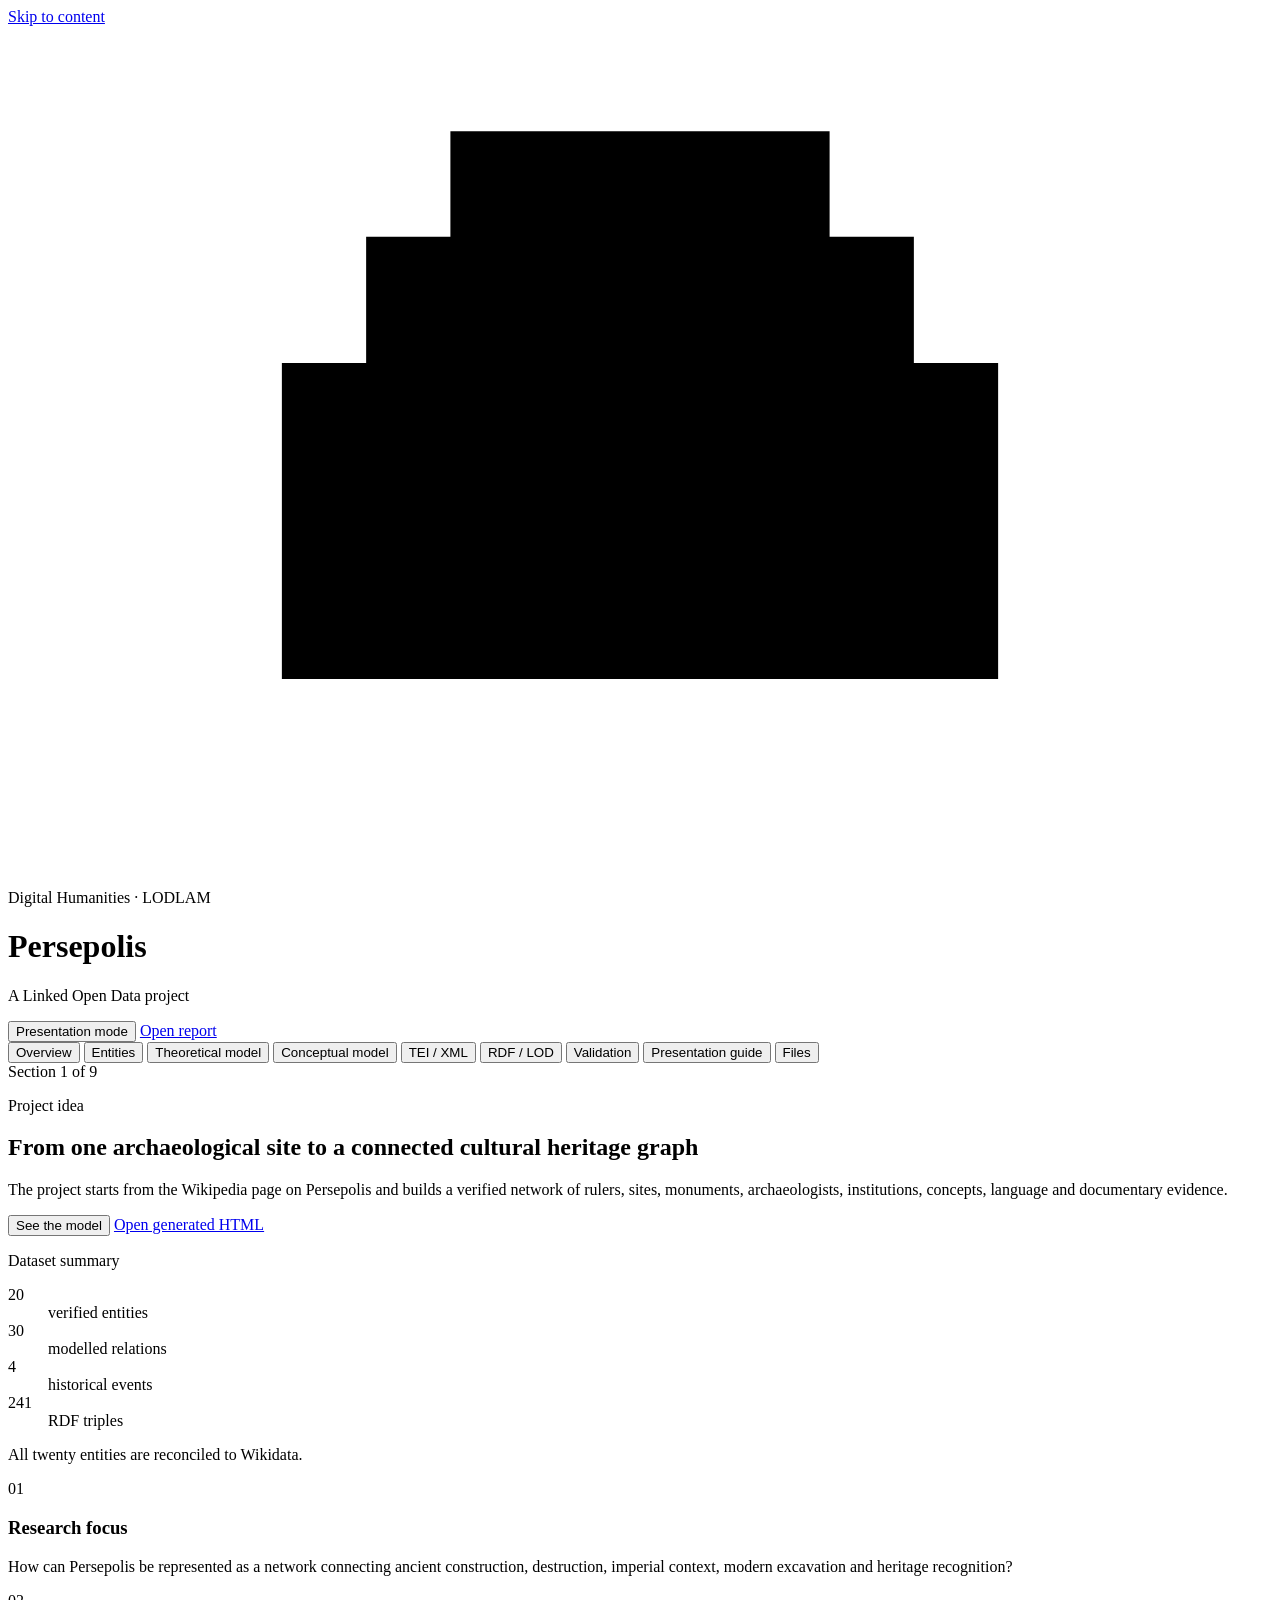
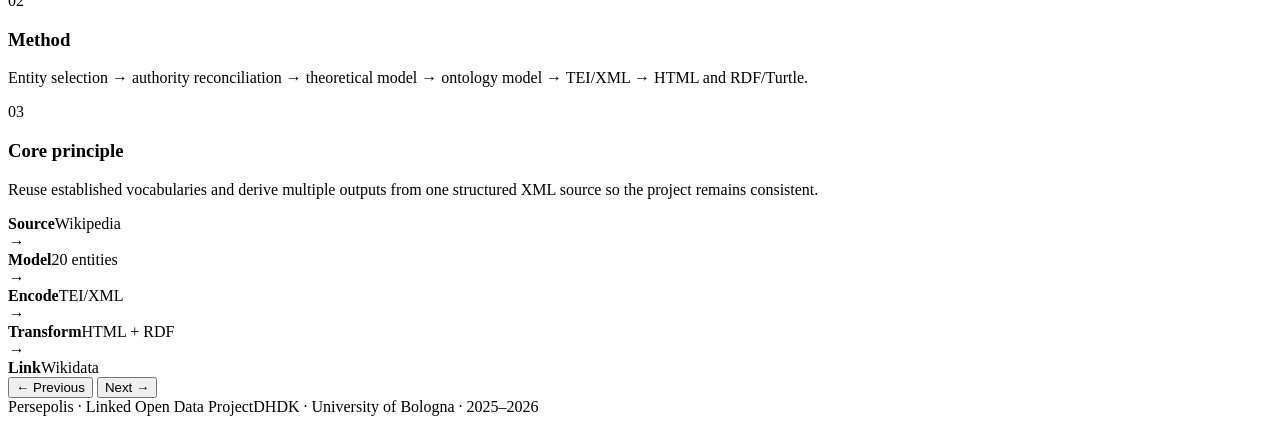
==== index.html @ 530baf8e "Add files via upload Add website files" ====
<!doctype html>
<html lang="en">
<head>
  <meta charset="utf-8">
  <meta name="viewport" content="width=device-width, initial-scale=1">
  <meta name="description" content="Presentation website for Persepolis: a Linked Open Data project.">
  <title>Persepolis · Linked Open Data Project</title>
  <link rel="stylesheet" href="assets/styles.css">
  <script defer src="assets/app.js"></script>
</head>
<body>
  <a class="skip-link" href="#main">Skip to content</a>

  <header class="site-header">
    <div class="masthead wrap">
      <div class="brand-mark" aria-hidden="true">
        <svg viewBox="0 0 120 80" role="img">
          <path d="M18 62h84M26 62V32h68v30M34 32V20h52v12M42 20V10h36v10"/>
          <path d="M30 44h60M39 44v18M50 44v18M61 44v18M72 44v18M83 44v18"/>
        </svg>
      </div>
      <div class="brand-copy">
        <p class="eyebrow">Digital Humanities · LODLAM</p>
        <h1>Persepolis</h1>
        <p>A Linked Open Data project</p>
      </div>
      <div class="header-actions">
        <button class="quiet-button" id="fullscreenButton" type="button">Presentation mode</button>
        <a class="primary-button" href="report.html" target="_blank" rel="noopener">Open report</a>
      </div>
    </div>

    <nav class="tab-shell" aria-label="Project sections">
      <div class="tab-list wrap" role="tablist">
        <button role="tab" data-tab="overview" aria-selected="true">Overview</button>
        <button role="tab" data-tab="entities" aria-selected="false">Entities</button>
        <button role="tab" data-tab="theoretical" aria-selected="false">Theoretical model</button>
        <button role="tab" data-tab="conceptual" aria-selected="false">Conceptual model</button>
        <button role="tab" data-tab="encoding" aria-selected="false">TEI / XML</button>
        <button role="tab" data-tab="rdf" aria-selected="false">RDF / LOD</button>
        <button role="tab" data-tab="validation" aria-selected="false">Validation</button>
        <button role="tab" data-tab="presentation" aria-selected="false">Presentation guide</button>
        <button role="tab" data-tab="files" aria-selected="false">Files</button>
      </div>
    </nav>
  </header>

  <main id="main" class="wrap main-shell">
    <div class="section-progress" aria-live="polite">
      <span id="progressLabel">Section 1 of 9</span>
      <span class="progress-line"><span id="progressFill"></span></span>
    </div>

    <section class="tab-panel is-active" id="overview" role="tabpanel">
      <div class="hero-grid">
        <div class="hero-copy">
          <p class="section-kicker">Project idea</p>
          <h2>From one archaeological site to a connected cultural heritage graph</h2>
          <p class="lead">The project starts from the Wikipedia page on Persepolis and builds a verified network of rulers, sites, monuments, archaeologists, institutions, concepts, language and documentary evidence.</p>
          <div class="hero-actions">
            <button class="primary-button" type="button" data-go="theoretical">See the model</button>
            <a class="quiet-button" href="output.html" target="_blank" rel="noopener">Open generated HTML</a>
          </div>
        </div>
        <aside class="project-plaque" aria-label="Project statistics">
          <p class="plaque-label">Dataset summary</p>
          <dl>
            <div><dt>20</dt><dd>verified entities</dd></div>
            <div><dt>30</dt><dd>modelled relations</dd></div>
            <div><dt>4</dt><dd>historical events</dd></div>
            <div><dt>241</dt><dd>RDF triples</dd></div>
          </dl>
          <p class="plaque-note">All twenty entities are reconciled to Wikidata.</p>
        </aside>
      </div>

      <div class="overview-grid">
        <article class="info-card">
          <span class="card-number">01</span>
          <h3>Research focus</h3>
          <p>How can Persepolis be represented as a network connecting ancient construction, destruction, imperial context, modern excavation and heritage recognition?</p>
        </article>
        <article class="info-card">
          <span class="card-number">02</span>
          <h3>Method</h3>
          <p>Entity selection → authority reconciliation → theoretical model → ontology model → TEI/XML → HTML and RDF/Turtle.</p>
        </article>
        <article class="info-card">
          <span class="card-number">03</span>
          <h3>Core principle</h3>
          <p>Reuse established vocabularies and derive multiple outputs from one structured XML source so the project remains consistent.</p>
        </article>
      </div>

      <div class="workflow-card" aria-label="Project workflow">
        <div><b>Source</b><span>Wikipedia</span></div>
        <i aria-hidden="true">→</i>
        <div><b>Model</b><span>20 entities</span></div>
        <i aria-hidden="true">→</i>
        <div><b>Encode</b><span>TEI/XML</span></div>
        <i aria-hidden="true">→</i>
        <div><b>Transform</b><span>HTML + RDF</span></div>
        <i aria-hidden="true">→</i>
        <div><b>Link</b><span>Wikidata</span></div>
      </div>
    </section>

    <section class="tab-panel" id="entities" role="tabpanel" hidden>
      <header class="section-heading">
        <div><p class="section-kicker">Entity selection</p><h2>Twenty reconciled entities</h2></div>
        <p>The selection deliberately goes beyond “site + rulers” to include excavation history, nearby sites, monuments, religion, language and an administrative archive.</p>
      </header>
      <div class="entity-controls">
        <label class="search-box">Search entities<input id="entitySearch" type="search" placeholder="Name or description"></label>
        <div class="filter-row" id="entityFilters" aria-label="Filter entity types"></div>
      </div>
      <div class="entity-grid" id="entityGrid"></div>
    </section>

    <section class="tab-panel" id="theoretical" role="tabpanel" hidden>
      <header class="section-heading">
        <div><p class="section-kicker">Human-language stage</p><h2>Theoretical model</h2></div>
        <p>The theoretical model expresses the domain before ontology formalization. It makes the historical meaning of each relation explicit.</p>
      </header>
      <div class="diagram-card">
        <div class="diagram-toolbar">
          <div><b>Natural-language relationship map</b><span>20 entities · 30 relations · 4 events</span></div>
          <button class="quiet-button" type="button" data-zoom="theoretical_model.svg" data-title="Theoretical model">View full screen</button>
        </div>
        <img src="theoretical_model.svg" alt="Theoretical model diagram for the Persepolis project" loading="lazy">
      </div>
      <div class="decision-grid">
        <article><b>Historical precision</b><p>Alexander <em>destroyed</em> Persepolis; Xerxes <em>expanded</em> it; the site was <em>capital of</em> the Achaemenid Empire.</p></article>
        <article><b>Direct relations</b><p>18 solid connections directly involve Persepolis, including builders, location, monuments and excavators.</p></article>
        <article><b>Secondary relations</b><p>12 dashed connections create a richer network between other entities rather than a simple star graph.</p></article>
        <article><b>Events</b><p>Foundation, destruction, excavation and UNESCO inscription are modelled as separate dated events.</p></article>
      </div>
      <div class="relation-table-wrap">
        <div class="subheading-row"><h3>Key relationships</h3><button class="text-button" id="toggleRelations" type="button">Show all 30</button></div>
        <table class="relation-table"><thead><tr><th>Subject</th><th>Property</th><th>Object</th><th>Scope</th></tr></thead><tbody id="relationRows"></tbody></table>
      </div>
    </section>

    <section class="tab-panel" id="conceptual" role="tabpanel" hidden>
      <header class="section-heading">
        <div><p class="section-kicker">Formal semantic stage</p><h2>Conceptual model and ontology reuse</h2></div>
        <p>The informal relations are translated into classes, individuals and properties using established Semantic Web vocabularies.</p>
      </header>
      <div class="diagram-card">
        <div class="diagram-toolbar">
          <div><b>CIDOC-CRM / FOAF instance graph</b><span>Class boxes, individual nodes and typed properties</span></div>
          <button class="quiet-button" type="button" data-zoom="conceptual_model.svg" data-title="Conceptual model">View full screen</button>
        </div>
        <img src="conceptual_model.svg" alt="Conceptual model diagram for the Persepolis project" loading="lazy">
      </div>
      <div class="ontology-grid">
        <article><span>CRM</span><h3>CIDOC-CRM</h3><p>Sites, monuments, places, periods, documents, language and historical events.</p></article>
        <article><span>FOAF</span><h3>FOAF</h3><p>People and organizations, including rulers, archaeologists, UNESCO and the research institute.</p></article>
        <article><span>DC</span><h3>Dublin Core Terms</h3><p>Descriptions and general relations such as spatial, hasPart, date, language and creator.</p></article>
        <article><span>SKOS</span><h3>SKOS</h3><p>Zoroastrianism is represented as a controlled concept.</p></article>
        <article><span>OWL</span><h3>OWL / RDFS</h3><p>Identity links, labels and nineteen narrow project properties defined as subproperties of existing terms.</p></article>
      </div>
      <aside class="callout"><b>Why reuse?</b><p>Reusing established ontologies improves interoperability and keeps the project-specific vocabulary small, explicit and easier to justify.</p></aside>
    </section>

    <section class="tab-panel" id="encoding" role="tabpanel" hidden>
      <header class="section-heading">
        <div><p class="section-kicker">Structured source</p><h2>TEI/XML encoding and HTML transformation</h2></div>
        <p>One TEI/XML file stores the narrative, entity catalogue, events, authority identifiers and all thirty relations.</p>
      </header>
      <div class="split-grid">
        <article class="process-card">
          <span class="process-tag">Source</span>
          <h3><code>data.xml</code></h3>
          <p>Entities are described once in the <code>&lt;standOff&gt;</code> section and referenced from the running text through <code>@ref</code>.</p>
          <pre><code>&lt;place xml:id="persepolis"&gt;
  &lt;placeName&gt;Persepolis&lt;/placeName&gt;
  &lt;idno type="wikidata"&gt;...Q129072&lt;/idno&gt;
&lt;/place&gt;</code></pre>
          <a class="text-link" href="data.xml" target="_blank">Open TEI/XML</a>
        </article>
        <article class="process-card">
          <span class="process-tag">Transformation</span>
          <h3><code>style.xsl</code> + <code>transform.py</code></h3>
          <p>XSLT rules transform machine-friendly XML into a readable webpage with highlighted entities, entity tables and the full relationship table.</p>
          <pre><code>data.xml
   ↓ XSLT with lxml
output.html</code></pre>
          <a class="text-link" href="output.html" target="_blank">Open generated HTML</a>
        </article>
      </div>
      <div class="single-source-note"><b>Consistency advantage</b><span>The diagrams, RDF and HTML all reflect the same relations encoded in the TEI source.</span></div>
    </section>

    <section class="tab-panel" id="rdf" role="tabpanel" hidden>
      <header class="section-heading">
        <div><p class="section-kicker">Machine-readable output</p><h2>RDF, Turtle and Linked Open Data</h2></div>
        <p>The Python generator reads the TEI source and creates a Turtle knowledge graph with ontology declarations, entity resources, events and relations.</p>
      </header>
      <div class="rdf-layout">
        <article class="triple-card">
          <p class="triple-label">Example RDF statement</p>
          <div class="triple-line"><span>Persepolis</span><strong>builtBy</strong><span>Darius the Great</span></div>
          <div class="triple-roles"><span>Subject</span><span>Predicate</span><span>Object</span></div>
          <pre><code>res:persepolis ex:builtBy res:darius .
res:persepolis ex:destroyedBy res:alexander .
res:unesco ex:recognizes res:persepolis .</code></pre>
        </article>
        <aside class="rdf-facts">
          <div><b>RDF</b><span>The graph data model</span></div>
          <div><b>Turtle</b><span>A compact RDF serialization</span></div>
          <div><b>URI</b><span>A unique identifier for a resource</span></div>
          <div><b><code>owl:sameAs</code></b><span>Connects each local entity to Wikidata</span></div>
        </aside>
      </div>
      <div class="stat-strip">
        <div><b>241</b><span>total triples</span></div>
        <div><b>24</b><span>entity + event resources</span></div>
        <div><b>30</b><span>relation triples</span></div>
        <div><b>20</b><span>Wikidata alignments</span></div>
      </div>
      <div class="action-row">
        <a class="primary-button" href="knowledge_graph.ttl" target="_blank">Open Turtle dataset</a>
        <a class="quiet-button" href="generate_rdf.py" target="_blank">Open generator script</a>
      </div>
    </section>

    <section class="tab-panel" id="validation" role="tabpanel" hidden>
      <header class="section-heading">
        <div><p class="section-kicker">Quality control</p><h2>Validation and consistency</h2></div>
        <p>The project checks not only syntax, but also historical accuracy and agreement between its different outputs.</p>
      </header>
      <div class="checklist">
        <article><span>✓</span><div><b>20 entities in every layer</b><p>Entity catalogue, TEI standOff and RDF dataset agree.</p></div></article>
        <article><span>✓</span><div><b>Authority reconciliation</b><p>Each entity has a verified Wikidata QID; Wikipedia links are included where available.</p></div></article>
        <article><span>✓</span><div><b>30 relations stay synchronized</b><p>Theoretical model, conceptual model, XML listRelation and RDF predicates match.</p></div></article>
        <article><span>✓</span><div><b>Historically sensitive predicates</b><p><code>destroyedBy</code>, <code>expandedBy</code> and <code>capitalOf</code> prevent misleading claims.</p></div></article>
        <article><span>✓</span><div><b>XML and HTML validation</b><p>The files were parsed successfully with lxml.</p></div></article>
        <article><span>✓</span><div><b>Turtle structure checked</b><p>Prefixes resolve and every statement is correctly terminated.</p></div></article>
      </div>
    </section>

    <section class="tab-panel" id="presentation" role="tabpanel" hidden>
      <header class="section-heading">
        <div><p class="section-kicker">Speaking order</p><h2>A simple presentation route</h2></div>
        <p>Use the website as a visual guide; explain the modelling choices rather than reading the page.</p>
      </header>
      <ol class="presentation-steps">
        <li><span>1</span><div><b>Idea</b><p>Why Persepolis is a strong central node for a cultural heritage graph.</p></div></li>
        <li><span>2</span><div><b>Entity selection</b><p>Twenty entities, expanded beyond rulers to include excavation and documentary context.</p></div></li>
        <li><span>3</span><div><b>Theoretical model</b><p>Explain two or three historically important arrows.</p></div></li>
        <li><span>4</span><div><b>Conceptual model</b><p>Show how the domain becomes classes, instances and typed properties.</p></div></li>
        <li><span>5</span><div><b>Ontology choices</b><p>State exactly what CIDOC-CRM, FOAF, DCTERMS, SKOS and OWL contribute.</p></div></li>
        <li><span>6</span><div><b>TEI workflow</b><p>One structured source generates the human and machine-readable outputs.</p></div></li>
        <li><span>7</span><div><b>RDF example</b><p>Read one subject–predicate–object statement and explain the URIs.</p></div></li>
        <li><span>8</span><div><b>Conclusion</b><p>Emphasize interoperability, authority links and consistency.</p></div></li>
      </ol>
      <div class="qa-grid">
        <article><h3>Why CIDOC-CRM?</h3><p>It is designed for cultural heritage and can represent sites, objects, places, events and periods.</p></article>
        <article><h3>Why custom properties?</h3><p>Only narrow relations were added, and each is anchored as a subproperty of an existing DCTERMS property.</p></article>
        <article><h3>RDF vs Turtle?</h3><p>RDF is the graph model; Turtle is one syntax used to write it.</p></article>
        <article><h3>Theoretical vs conceptual?</h3><p>The theoretical model expresses domain meaning; the conceptual model formalizes it with ontologies.</p></article>
      </div>
    </section>

    <section class="tab-panel" id="files" role="tabpanel" hidden>
      <header class="section-heading">
        <div><p class="section-kicker">Project package</p><h2>Files used in the workflow</h2></div>
        <p>Every file remains available from the offline presentation website.</p>
      </header>
      <div class="file-grid">
        <a href="report.html" target="_blank"><b>report.html</b><span>Full project write-up</span></a>
        <a href="data.xml" target="_blank"><b>data.xml</b><span>TEI/XML source</span></a>
        <a href="style.xsl" target="_blank"><b>style.xsl</b><span>XML → HTML rules</span></a>
        <a href="output.html" target="_blank"><b>output.html</b><span>Generated human-readable page</span></a>
        <a href="transform.py" target="_blank"><b>transform.py</b><span>Runs the XSLT transformation</span></a>
        <a href="generate_rdf.py" target="_blank"><b>generate_rdf.py</b><span>Generates Turtle from TEI</span></a>
        <a href="knowledge_graph.ttl" target="_blank"><b>knowledge_graph.ttl</b><span>RDF/Turtle dataset</span></a>
        <a href="theoretical_model.svg" target="_blank"><b>theoretical_model.svg</b><span>Informal model diagram</span></a>
        <a href="conceptual_model.svg" target="_blank"><b>conceptual_model.svg</b><span>Formal ontology diagram</span></a>
        <a href="README.md" target="_blank"><b>README.md</b><span>Project instructions</span></a>
      </div>
    </section>

    <div class="panel-navigation">
      <button class="quiet-button" id="previousButton" type="button">← Previous</button>
      <button class="primary-button" id="nextButton" type="button">Next →</button>
    </div>
  </main>

  <footer class="site-footer">
    <div class="wrap"><span>Persepolis · Linked Open Data Project</span><span>DHDK · University of Bologna · 2025–2026</span></div>
  </footer>

  <dialog id="diagramDialog" class="diagram-dialog">
    <div class="dialog-bar"><b id="dialogTitle">Diagram</b><button type="button" id="closeDialog" aria-label="Close">×</button></div>
    <div class="dialog-canvas"><img id="dialogImage" alt=""></div>
  </dialog>
</body>
</html>
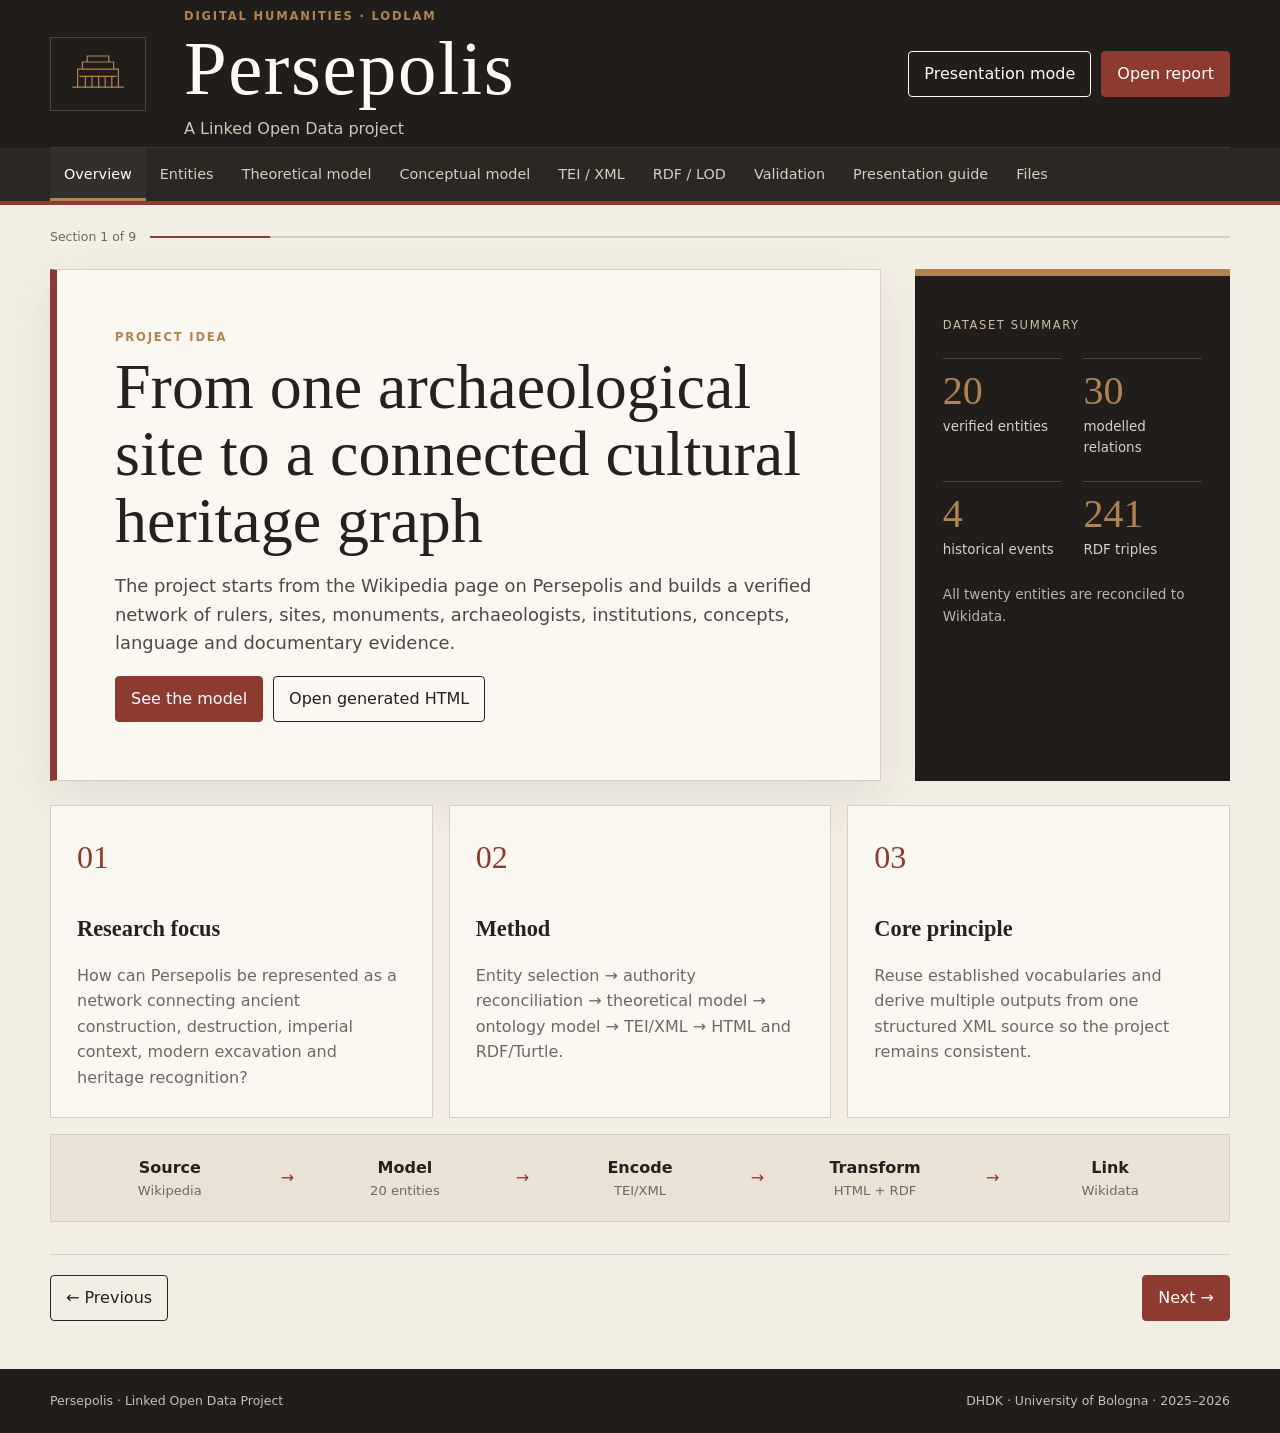
==== commit 37589da0: "Update index.html" ====
--- a/index.html
+++ b/index.html
@@ -5,8 +5,8 @@
   <meta name="viewport" content="width=device-width, initial-scale=1">
   <meta name="description" content="Presentation website for Persepolis: a Linked Open Data project.">
   <title>Persepolis · Linked Open Data Project</title>
-  <link rel="stylesheet" href="assets/styles.css">
-  <script defer src="assets/app.js"></script>
+  <link rel="stylesheet" href="styles.css">
+  <script defer src="app.js"></script>
 </head>
 <body>
   <a class="skip-link" href="#main">Skip to content</a>
--- a/styles.css
+++ b/styles.css
@@ -0,0 +1,188 @@
+:root {
+  --paper: #f2eee4;
+  --surface: #fbf8f1;
+  --ink: #25211d;
+  --muted: #6f685f;
+  --line: #d7cdbd;
+  --oxide: #8d3b30;
+  --oxide-dark: #65281f;
+  --bronze: #b08452;
+  --sage: #687064;
+  --charcoal: #201d1a;
+  --white: #fffdfa;
+  --radius: 14px;
+  --shadow: 0 18px 50px rgba(37, 33, 29, .08);
+}
+* { box-sizing: border-box; }
+html { scroll-behavior: smooth; }
+body { margin: 0; color: var(--ink); background: var(--paper); font-family: Inter, ui-sans-serif, system-ui, -apple-system, BlinkMacSystemFont, "Segoe UI", sans-serif; line-height: 1.6; }
+button, input { font: inherit; }
+a { color: inherit; }
+img { max-width: 100%; display: block; }
+code { font-family: "SFMono-Regular", Consolas, monospace; }
+.wrap { width: min(1180px, calc(100% - 36px)); margin-inline: auto; }
+.skip-link { position: fixed; top: 8px; left: 8px; padding: 8px 12px; background: white; z-index: 100; transform: translateY(-150%); }
+.skip-link:focus { transform: translateY(0); }
+.site-header { background: var(--charcoal); color: var(--white); border-bottom: 4px solid var(--oxide); }
+.masthead { min-height: 148px; display: grid; grid-template-columns: 110px 1fr auto; align-items: center; gap: 24px; position: relative; }
+.masthead::after { content: ""; position: absolute; inset: auto 0 0; height: 1px; background: rgba(255,255,255,.12); }
+.brand-mark { width: 96px; height: 74px; display: grid; place-items: center; border: 1px solid rgba(255,255,255,.18); }
+.brand-mark svg { width: 72px; fill: none; stroke: var(--bronze); stroke-width: 2; stroke-linecap: square; }
+.eyebrow, .section-kicker { margin: 0 0 8px; text-transform: uppercase; letter-spacing: .16em; font-size: .72rem; font-weight: 800; color: var(--bronze); }
+.brand-copy h1 { margin: 0; font-family: Georgia, "Times New Roman", serif; font-weight: 500; letter-spacing: .02em; font-size: clamp(2.5rem, 6vw, 4.8rem); line-height: .95; }
+.brand-copy > p:last-child { margin: 10px 0 0; color: #cfc7ba; }
+.header-actions, .hero-actions, .action-row { display: flex; flex-wrap: wrap; gap: 10px; align-items: center; }
+.primary-button, .quiet-button { display: inline-flex; justify-content: center; align-items: center; gap: 8px; min-height: 42px; border-radius: 4px; padding: 9px 15px; text-decoration: none; cursor: pointer; transition: .18s ease; }
+.primary-button { border: 1px solid var(--oxide); background: var(--oxide); color: white; }
+.primary-button:hover { background: var(--oxide-dark); border-color: var(--oxide-dark); }
+.quiet-button { border: 1px solid currentColor; color: inherit; background: transparent; }
+.quiet-button:hover { background: rgba(255,255,255,.08); }
+.tab-shell { background: #2b2723; }
+.tab-list { display: flex; overflow-x: auto; scrollbar-width: thin; }
+.tab-list button { flex: 0 0 auto; color: #d6cec1; background: transparent; border: 0; border-bottom: 3px solid transparent; padding: 15px 14px 12px; cursor: pointer; font-size: .9rem; }
+.tab-list button:hover { color: white; }
+.tab-list button[aria-selected="true"] { color: white; border-bottom-color: var(--bronze); background: rgba(255,255,255,.04); }
+.main-shell { padding-top: 22px; padding-bottom: 48px; min-height: 70vh; }
+.section-progress { display: flex; align-items: center; gap: 14px; color: var(--muted); font-size: .78rem; margin-bottom: 22px; }
+.progress-line { height: 2px; background: var(--line); flex: 1; overflow: hidden; }
+.progress-line span { display: block; height: 100%; width: 11.1%; background: var(--oxide); transition: width .25s ease; }
+.tab-panel { animation: reveal .22s ease both; }
+@keyframes reveal { from { opacity: 0; transform: translateY(5px); } to { opacity: 1; transform: none; } }
+.hero-grid { display: grid; grid-template-columns: minmax(0, 1.45fr) minmax(280px, .55fr); gap: 34px; align-items: stretch; }
+.hero-copy { background: var(--surface); border: 1px solid var(--line); border-left: 7px solid var(--oxide); padding: clamp(28px, 5vw, 58px); box-shadow: var(--shadow); }
+.hero-copy h2 { margin: 0 0 18px; font-family: Georgia, "Times New Roman", serif; font-weight: 500; font-size: clamp(2.1rem, 5vw, 4.2rem); line-height: 1.04; }
+.lead { font-size: 1.12rem; color: #4e4943; max-width: 780px; }
+.hero-copy .quiet-button { color: var(--ink); }
+.project-plaque { background: var(--charcoal); color: white; padding: 28px; border-top: 7px solid var(--bronze); }
+.plaque-label { text-transform: uppercase; letter-spacing: .14em; color: #cbbda8; font-size: .72rem; }
+.project-plaque dl { margin: 24px 0; display: grid; grid-template-columns: 1fr 1fr; gap: 22px; }
+.project-plaque dl div { border-top: 1px solid rgba(255,255,255,.18); padding-top: 12px; }
+.project-plaque dt { font-family: Georgia, serif; font-size: 2.5rem; color: var(--bronze); line-height: 1; }
+.project-plaque dd { margin: 5px 0 0; font-size: .84rem; color: #d7d0c6; }
+.plaque-note { font-size: .85rem; color: #bcb4a8; }
+.overview-grid { margin-top: 24px; display: grid; grid-template-columns: repeat(3, 1fr); gap: 16px; }
+.info-card { position: relative; background: var(--surface); border: 1px solid var(--line); padding: 26px; min-height: 210px; }
+.card-number { color: var(--oxide); font-family: Georgia, serif; font-size: 2rem; }
+.info-card h3 { margin: 28px 0 6px; font-family: Georgia, serif; font-size: 1.4rem; }
+.info-card p { color: var(--muted); margin-bottom: 0; }
+.workflow-card { display: grid; grid-template-columns: 1fr auto 1fr auto 1fr auto 1fr auto 1fr; align-items: center; gap: 12px; margin-top: 16px; background: #e9e2d5; border: 1px solid var(--line); padding: 20px; }
+.workflow-card div { text-align: center; }
+.workflow-card b, .workflow-card span { display: block; }
+.workflow-card span { color: var(--muted); font-size: .82rem; }
+.workflow-card i { color: var(--oxide); font-style: normal; }
+.section-heading { display: grid; grid-template-columns: minmax(0, .8fr) minmax(300px, 1.2fr); gap: 32px; align-items: end; padding: 18px 0 24px; border-bottom: 1px solid var(--line); margin-bottom: 24px; }
+.section-heading h2 { margin: 0; font-family: Georgia, serif; font-weight: 500; font-size: clamp(2rem, 4vw, 3.4rem); line-height: 1.05; }
+.section-heading > p { margin: 0; color: var(--muted); }
+.entity-controls { display: flex; flex-wrap: wrap; justify-content: space-between; align-items: end; gap: 16px; margin-bottom: 20px; }
+.search-box { display: grid; gap: 6px; color: var(--muted); font-size: .8rem; min-width: min(100%, 330px); }
+.search-box input { width: 100%; border: 1px solid var(--line); background: var(--surface); padding: 11px 12px; color: var(--ink); }
+.filter-row { display: flex; gap: 7px; flex-wrap: wrap; }
+.filter-row button { border: 1px solid var(--line); background: transparent; padding: 7px 10px; cursor: pointer; color: var(--muted); font-size: .78rem; }
+.filter-row button.is-active { color: white; background: var(--oxide); border-color: var(--oxide); }
+.entity-grid { display: grid; grid-template-columns: repeat(4, 1fr); gap: 14px; }
+.entity-card { min-height: 265px; background: var(--surface); border: 1px solid var(--line); display: flex; flex-direction: column; }
+.entity-top { min-height: 104px; display: grid; grid-template-columns: 62px 1fr; align-items: center; gap: 16px; padding: 20px; background: #e8dfd1; border-bottom: 1px solid var(--line); }
+.entity-icon { width: 58px; height: 58px; display: grid; place-items: center; color: var(--oxide); border: 1px solid rgba(141,59,48,.35); border-radius: 50%; }
+.entity-icon svg { width: 33px; height: 33px; fill: none; stroke: currentColor; stroke-width: 1.7; }
+.entity-type { text-transform: uppercase; letter-spacing: .1em; font-size: .64rem; font-weight: 800; color: var(--oxide); }
+.entity-top h3 { margin: 5px 0 0; font-family: Georgia, serif; font-size: 1.24rem; line-height: 1.18; }
+.entity-body { padding: 18px 20px; display: flex; flex: 1; flex-direction: column; }
+.entity-body p { margin: 0 0 18px; color: var(--muted); font-size: .88rem; }
+.entity-links { margin-top: auto; display: flex; flex-wrap: wrap; gap: 10px; }
+.entity-links a, .text-link, .text-button { color: var(--oxide-dark); font-weight: 750; font-size: .8rem; text-decoration: none; background: none; border: 0; padding: 0; cursor: pointer; }
+.entity-links a:hover, .text-link:hover, .text-button:hover { text-decoration: underline; }
+.diagram-card { background: var(--surface); border: 1px solid var(--line); box-shadow: var(--shadow); }
+.diagram-toolbar { padding: 15px 18px; background: var(--charcoal); color: white; display: flex; justify-content: space-between; align-items: center; gap: 14px; }
+.diagram-toolbar div span { display: block; color: #c5beb3; font-size: .78rem; margin-top: 2px; }
+.diagram-toolbar .quiet-button { min-height: 36px; padding: 6px 10px; }
+.diagram-card > img { width: 100%; max-height: 700px; object-fit: contain; background: white; padding: 10px; }
+.decision-grid, .ontology-grid, .qa-grid { display: grid; grid-template-columns: repeat(4, 1fr); gap: 14px; margin-top: 20px; }
+.decision-grid article, .ontology-grid article, .qa-grid article { background: var(--surface); border: 1px solid var(--line); padding: 20px; }
+.decision-grid p, .ontology-grid p, .qa-grid p { color: var(--muted); margin-bottom: 0; }
+.ontology-grid { grid-template-columns: repeat(5, 1fr); }
+.ontology-grid article > span { display: inline-block; background: var(--oxide); color: white; font-size: .65rem; font-weight: 800; padding: 3px 7px; }
+.ontology-grid h3 { font-size: 1rem; margin-bottom: 6px; }
+.ontology-grid p { font-size: .82rem; }
+.callout { margin-top: 16px; border-left: 6px solid var(--bronze); background: #e8dfd1; padding: 18px 22px; }
+.callout p { margin: 4px 0 0; color: var(--muted); }
+.relation-table-wrap { margin-top: 24px; }
+.subheading-row { display: flex; justify-content: space-between; align-items: center; }
+.relation-table { width: 100%; border-collapse: collapse; background: var(--surface); border: 1px solid var(--line); }
+.relation-table th, .relation-table td { padding: 11px 13px; border-bottom: 1px solid var(--line); text-align: left; font-size: .82rem; }
+.relation-table th { background: #e7dfd2; text-transform: uppercase; letter-spacing: .08em; font-size: .65rem; }
+.relation-table td:nth-child(2) { color: var(--oxide-dark); font-family: monospace; }
+.scope-pill { border: 1px solid var(--line); border-radius: 99px; padding: 2px 8px; color: var(--muted); font-size: .68rem; }
+.split-grid, .rdf-layout { display: grid; grid-template-columns: 1fr 1fr; gap: 18px; }
+.process-card, .triple-card, .rdf-facts { background: var(--surface); border: 1px solid var(--line); padding: 26px; }
+.process-tag { display: inline-block; background: var(--sage); color: white; padding: 3px 8px; font-size: .7rem; text-transform: uppercase; letter-spacing: .08em; }
+.process-card h3 { font-family: Georgia, serif; font-size: 1.55rem; }
+pre { overflow: auto; background: var(--charcoal); color: #f1e9dd; padding: 17px; border-left: 4px solid var(--bronze); font-size: .82rem; }
+.single-source-note { margin-top: 18px; display: flex; gap: 12px; background: #e8dfd1; padding: 18px; border: 1px solid var(--line); }
+.single-source-note span { color: var(--muted); }
+.triple-label { color: var(--muted); text-transform: uppercase; letter-spacing: .1em; font-size: .68rem; }
+.triple-line { display: grid; grid-template-columns: 1fr auto 1fr; align-items: center; gap: 12px; text-align: center; margin: 26px 0 8px; }
+.triple-line span { border: 1px solid var(--line); padding: 12px; background: #e9e2d7; }
+.triple-line strong { color: var(--oxide); }
+.triple-roles { display: grid; grid-template-columns: 1fr 1fr 1fr; text-align: center; color: var(--muted); font-size: .7rem; }
+.rdf-facts { display: grid; gap: 0; padding: 0; }
+.rdf-facts div { padding: 19px 22px; border-bottom: 1px solid var(--line); }
+.rdf-facts div:last-child { border-bottom: 0; }
+.rdf-facts b, .rdf-facts span { display: block; }
+.rdf-facts span { color: var(--muted); font-size: .86rem; }
+.stat-strip { margin: 18px 0; display: grid; grid-template-columns: repeat(4, 1fr); border: 1px solid var(--line); background: var(--charcoal); color: white; }
+.stat-strip div { padding: 19px; text-align: center; border-right: 1px solid rgba(255,255,255,.14); }
+.stat-strip div:last-child { border: 0; }
+.stat-strip b { display: block; font-family: Georgia, serif; font-size: 2rem; color: var(--bronze); }
+.stat-strip span { color: #ccc3b7; font-size: .75rem; }
+.action-row .quiet-button { color: var(--ink); }
+.checklist { display: grid; grid-template-columns: 1fr 1fr; gap: 12px; }
+.checklist article { display: grid; grid-template-columns: 42px 1fr; gap: 12px; background: var(--surface); border: 1px solid var(--line); padding: 20px; }
+.checklist article > span { width: 38px; height: 38px; display: grid; place-items: center; background: var(--sage); color: white; border-radius: 50%; font-weight: 900; }
+.checklist p { margin: 4px 0 0; color: var(--muted); }
+.presentation-steps { list-style: none; padding: 0; display: grid; grid-template-columns: 1fr 1fr; gap: 10px; }
+.presentation-steps li { display: grid; grid-template-columns: 48px 1fr; gap: 15px; background: var(--surface); border: 1px solid var(--line); padding: 18px; }
+.presentation-steps li > span { width: 42px; height: 42px; display: grid; place-items: center; background: var(--oxide); color: white; font-family: Georgia, serif; font-size: 1.2rem; }
+.presentation-steps p { margin: 3px 0 0; color: var(--muted); }
+.qa-grid { grid-template-columns: 1fr 1fr; }
+.file-grid { display: grid; grid-template-columns: repeat(3, 1fr); gap: 12px; }
+.file-grid a { padding: 20px; background: var(--surface); border: 1px solid var(--line); text-decoration: none; transition: .18s ease; }
+.file-grid a:hover { border-color: var(--oxide); transform: translateY(-2px); }
+.file-grid b, .file-grid span { display: block; }
+.file-grid b { font-family: monospace; color: var(--oxide-dark); }
+.file-grid span { color: var(--muted); font-size: .84rem; margin-top: 5px; }
+.panel-navigation { margin-top: 32px; padding-top: 20px; border-top: 1px solid var(--line); display: flex; justify-content: space-between; }
+.panel-navigation .quiet-button { color: var(--ink); }
+.site-footer { background: var(--charcoal); color: #c8c0b5; padding: 22px 0; font-size: .78rem; }
+.site-footer .wrap { display: flex; justify-content: space-between; gap: 20px; }
+.diagram-dialog { width: min(96vw, 1500px); height: 92vh; border: 0; padding: 0; background: #f9f6ef; }
+.diagram-dialog::backdrop { background: rgba(20,18,16,.86); }
+.dialog-bar { height: 52px; display: flex; justify-content: space-between; align-items: center; padding: 0 16px; background: var(--charcoal); color: white; }
+.dialog-bar button { border: 0; background: transparent; color: white; font-size: 2rem; cursor: pointer; }
+.dialog-canvas { height: calc(92vh - 52px); overflow: auto; background: white; }
+.dialog-canvas img { min-width: 1100px; width: 100%; }
+@media (max-width: 980px) {
+  .masthead { grid-template-columns: 76px 1fr; padding: 22px 0; }
+  .brand-mark { width: 70px; }
+  .header-actions { grid-column: 1 / -1; }
+  .hero-grid, .section-heading, .split-grid, .rdf-layout { grid-template-columns: 1fr; }
+  .entity-grid { grid-template-columns: repeat(2, 1fr); }
+  .ontology-grid { grid-template-columns: repeat(2, 1fr); }
+  .decision-grid { grid-template-columns: repeat(2, 1fr); }
+  .file-grid { grid-template-columns: repeat(2, 1fr); }
+}
+@media (max-width: 680px) {
+  .wrap { width: min(100% - 22px, 1180px); }
+  .brand-copy h1 { font-size: 2.7rem; }
+  .overview-grid, .entity-grid, .decision-grid, .ontology-grid, .checklist, .presentation-steps, .qa-grid, .file-grid { grid-template-columns: 1fr; }
+  .workflow-card { grid-template-columns: 1fr; }
+  .workflow-card i { transform: rotate(90deg); text-align: center; }
+  .project-plaque dl, .stat-strip { grid-template-columns: 1fr 1fr; }
+  .stat-strip div:nth-child(2) { border-right: 0; }
+  .section-heading { gap: 14px; }
+  .triple-line { grid-template-columns: 1fr; }
+  .triple-roles { display: none; }
+  .site-footer .wrap { flex-direction: column; }
+  .relation-table-wrap { overflow-x: auto; }
+  .relation-table { min-width: 690px; }
+}
+@media (prefers-reduced-motion: reduce) { *, *::before, *::after { scroll-behavior: auto !important; animation-duration: .01ms !important; transition-duration: .01ms !important; } }
